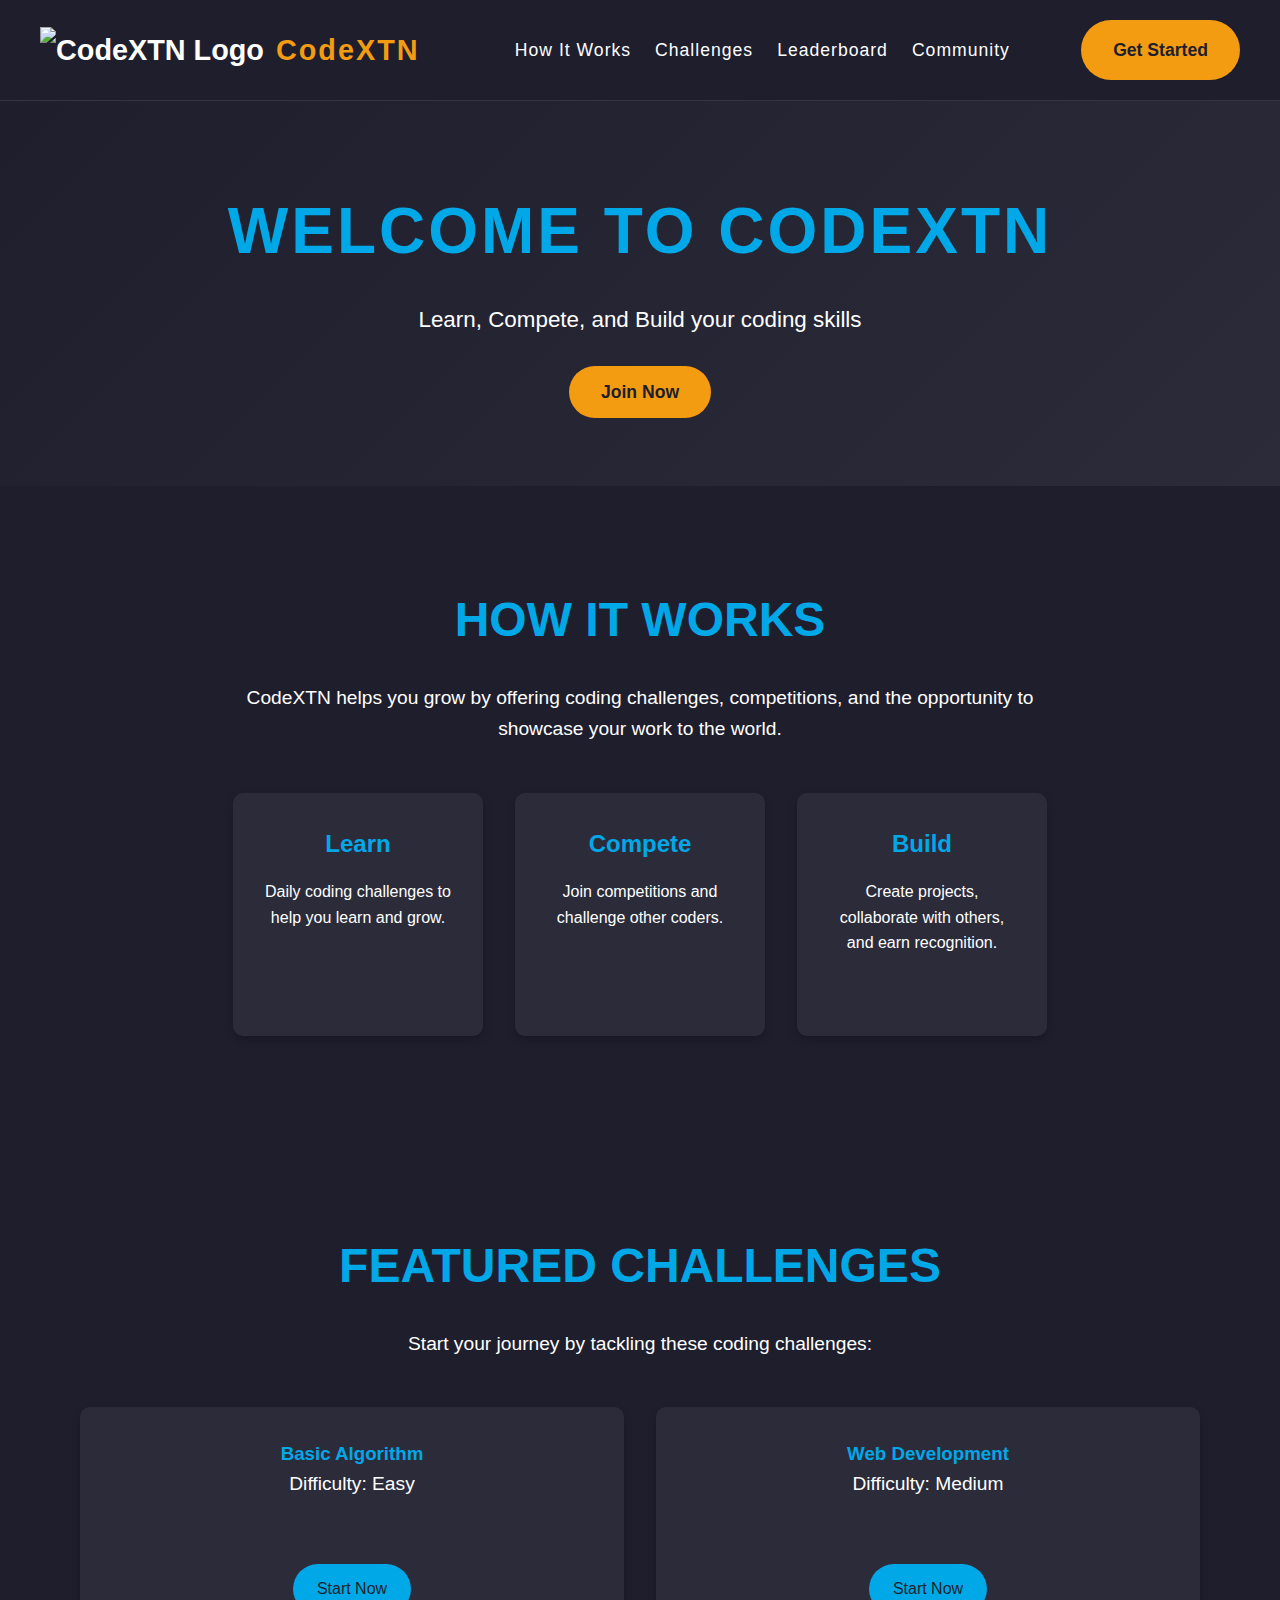
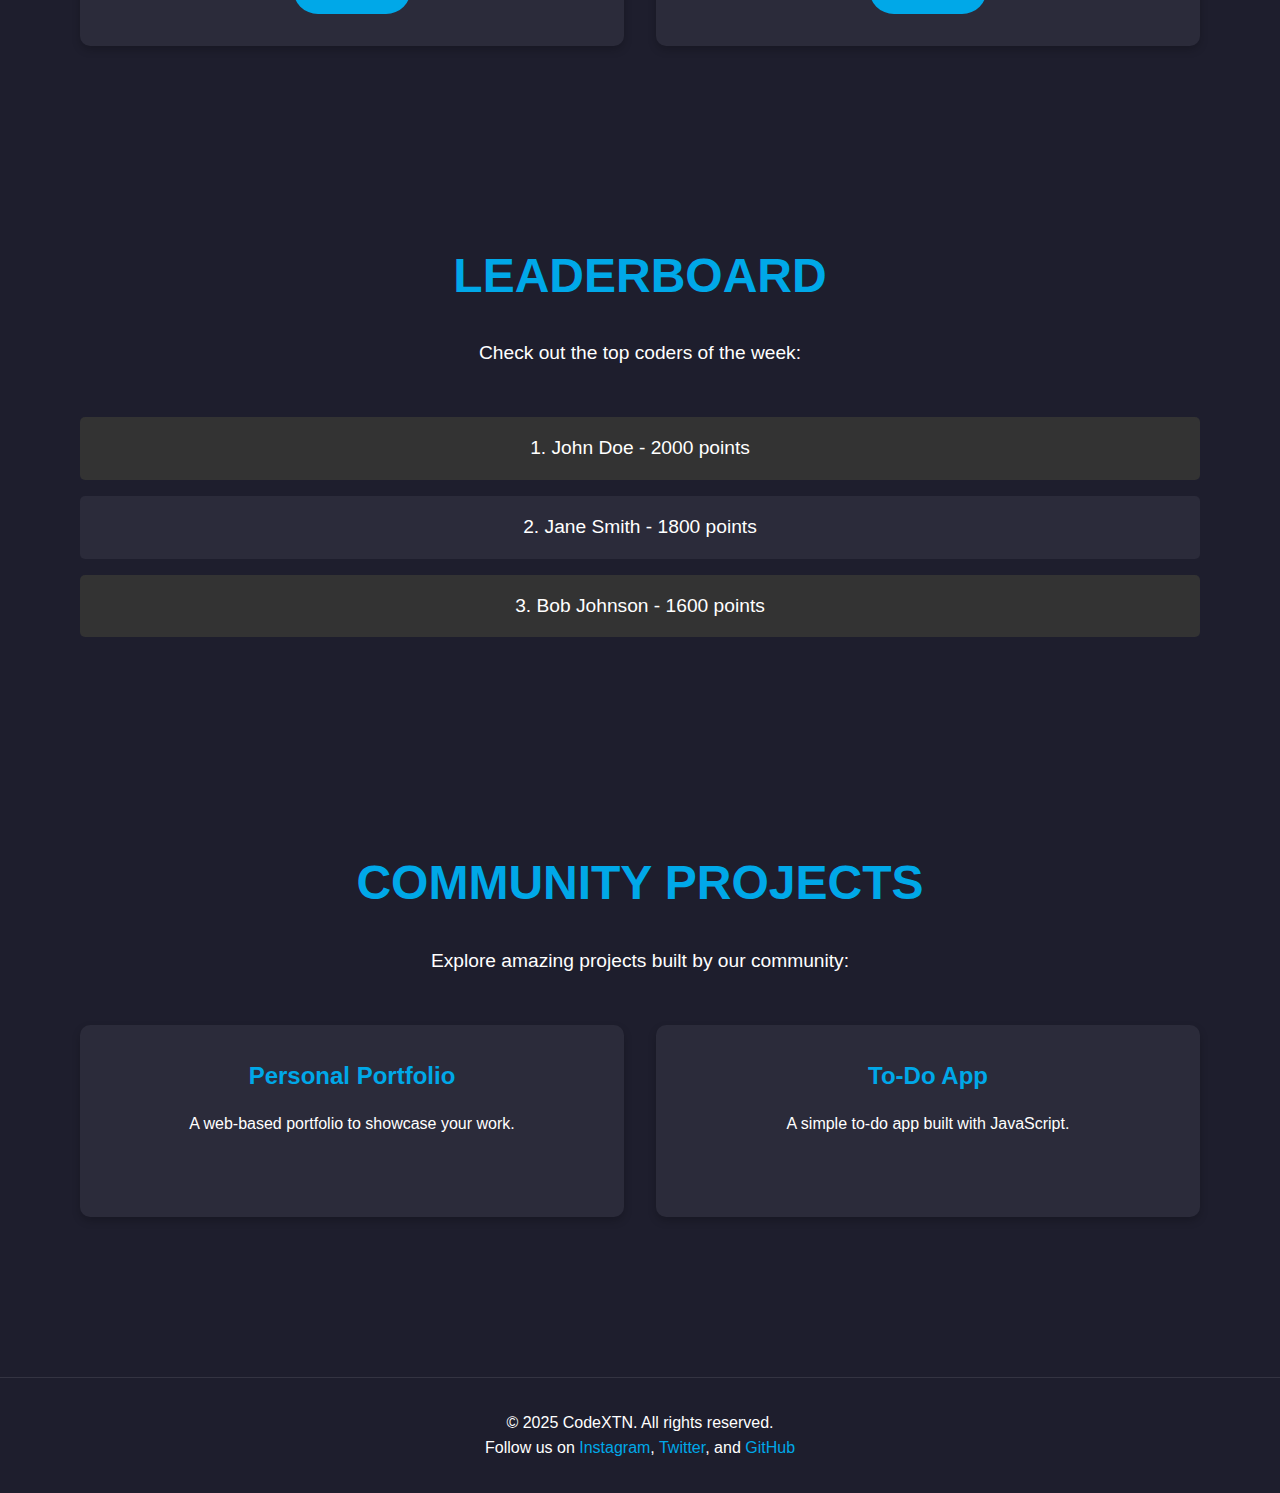
==== index.html @ fc2d0b0a "Add files via upload" ====
<!DOCTYPE html>
<html lang="en">
<head>
  <meta charset="UTF-8">
  <meta name="viewport" content="width=device-width, initial-scale=1.0">
  <title>CodeXTN - Learn, Compete, Build</title>
  <link rel="stylesheet" href="main.css">
  <link rel="stylesheet" href="mobile.css">
</head>
<body>

  <!-- Header Section -->
  <header>
    <div class="header-container">
      <div class="logo">
        <img src="logo-icon.png" alt="CodeXTN Logo" class="logo-icon">
        <span class="logo-text">CodeXTN</span>
      </div>
      <nav>
        <ul>
          <li><a href="#how-it-works">How It Works</a></li>
          <li><a href="#challenges">Challenges</a></li>
          <li><a href="#leaderboard">Leaderboard</a></li>
          <li><a href="#community">Community</a></li>
        </ul>
      </nav>
      <a href="#cta" class="cta-button">Get Started</a>
    </div>
  </header>

  <!-- Hero Section -->
  <section class="hero">
    <h1>Welcome to CodeXTN</h1>
    <p>Learn, Compete, and Build your coding skills</p>
    <a href="#cta" class="cta-button">Join Now</a>
  </section>

  <!-- How it Works Section -->
  <section id="how-it-works" class="section">
    <h2>How it Works</h2>
    <p>CodeXTN helps you grow by offering coding challenges, competitions, and the opportunity to showcase your work to the world.</p>
    <div class="features">
      <div class="feature-item">
        <h3>Learn</h3>
        <p>Daily coding challenges to help you learn and grow.</p>
      </div>
      <div class="feature-item">
        <h3>Compete</h3>
        <p>Join competitions and challenge other coders.</p>
      </div>
      <div class="feature-item">
        <h3>Build</h3>
        <p>Create projects, collaborate with others, and earn recognition.</p>
      </div>
    </div>
  </section>

  <!-- Featured Challenges Section -->
  <section id="challenges" class="section">
    <h2>Featured Challenges</h2>
    <p>Start your journey by tackling these coding challenges:</p>
    <div class="challenge-list">
      <!-- Challenge Item 1 -->
      <div class="challenge-item">
        <h3>Basic Algorithm</h3>
        <p>Difficulty: Easy</p>
        <a href="#">Start Now</a>
      </div>
      <!-- Challenge Item 2 -->
      <div class="challenge-item">
        <h3>Web Development</h3>
        <p>Difficulty: Medium</p>
        <a href="#">Start Now</a>
      </div>
    </div>
  </section>

  <!-- Leaderboard Section -->
  <section id="leaderboard" class="section">
    <h2>Leaderboard</h2>
    <p>Check out the top coders of the week:</p>
    <ul class="leaderboard-list">
      <li>1. John Doe - 2000 points</li>
      <li>2. Jane Smith - 1800 points</li>
      <li>3. Bob Johnson - 1600 points</li>
    </ul>
  </section>

  <!-- Community Section -->
  <section id="community" class="section">
    <h2>Community Projects</h2>
    <p>Explore amazing projects built by our community:</p>
    <div class="community-projects">
      <div class="project-item">
        <h3>Personal Portfolio</h3>
        <p>A web-based portfolio to showcase your work.</p>
      </div>
      <div class="project-item">
        <h3>To-Do App</h3>
        <p>A simple to-do app built with JavaScript.</p>
      </div>
    </div>
  </section>

  <!-- Footer Section -->
  <footer>
    <p>© 2025 CodeXTN. All rights reserved.</p>
    <p>Follow us on <a href="#">Instagram</a>, <a href="#">Twitter</a>, and <a href="#">GitHub</a></p>
  </footer>

</body>
</html>
---- main.css ----
/* main.css */

/* Define CSS Variables for Easy Maintenance */
:root {
    --bg-color: #1E1E2D;         /* Dark Navy */
    --text-color: #FFFFFF;       /* White */
    --accent-blue: #00A8E8;      /* Neon Blue */
    --accent-orange: #F39C12;    /* Bright Orange */
    --hover-orange: #FFA500;     /* Lighter Orange for hover */
    --font-primary: 'Segoe UI', Tahoma, Geneva, Verdana, sans-serif;
    --transition-speed: 0.3s;
  }
  
  /* Global Reset */
  * {
    margin: 0;
    padding: 0;
    box-sizing: border-box;
  }
  
  /* Body Styling */
  body {
    font-family: var(--font-primary);
    background-color: var(--bg-color);
    color: var(--text-color);
    line-height: 1.6;
    overflow-x: hidden;
  }
  
  /* Header (Fixed Navigation Bar) */
  header {
    background-color: var(--bg-color);
    padding: 1.25rem 2.5rem;
    border-bottom: 1px solid rgba(255, 255, 255, 0.1);
    position: fixed;
    width: 100%;
    top: 0;
    left: 0;
    z-index: 1000;
    transition: background-color var(--transition-speed);
  }
  
  .header-container {
    display: flex;
    align-items: center;
    justify-content: space-between;
    max-width: 1200px;
    margin: 0 auto;
  }
  
  .logo {
    display: flex;
    align-items: center;
    font-size: 1.8rem;
    font-weight: 700;
  }
  
  .logo-icon {
    margin-right: 0.75rem;
  }
  
  .logo-text {
    color: var(--accent-orange);
    letter-spacing: 2px;
  }
  
  /* Navigation Links */
  nav ul {
    list-style: none;
    display: flex;
  }
  
  nav li {
    margin-left: 1.5rem;
  }
  
  nav a {
    text-decoration: none;
    color: var(--text-color);
    font-size: 1.1rem;
    font-weight: 500;
    letter-spacing: 1px;
    transition: color var(--transition-speed), transform var(--transition-speed);
  }
  
  nav a:hover {
    color: var(--accent-blue);
    transform: translateY(-3px);
  }
  
  /* Hero Section */
  .hero {
    padding: 100px 2.5rem 5rem 2.5rem;
    text-align: center;
    background: linear-gradient(135deg, var(--bg-color), #2B2B3A);
    background-size: cover;
    background-position: center;
    margin-top: 80px; /* Offset fixed header */
  }
  
  .hero h1 {
    font-size: 4rem;
    margin-bottom: 1.25rem;
    color: var(--accent-blue);
    text-transform: uppercase;
    letter-spacing: 3px;
  }
  
  .hero p {
    font-size: 1.4rem;
    margin-bottom: 2.5rem;
    max-width: 600px;
    margin-left: auto;
    margin-right: auto;
    font-weight: 300;
  }
  
  .cta-button {
    background-color: var(--accent-orange);
    color: var(--bg-color);
    border: none;
    padding: 1rem 2rem;
    font-size: 1.1rem;
    border-radius: 50px;
    cursor: pointer;
    transition: background-color var(--transition-speed), transform var(--transition-speed);
    font-weight: 600;
    text-decoration: none;
  }
  
  .cta-button:hover {
    background-color: var(--hover-orange);
    transform: translateY(-3px);
  }
  
  /* Section Common Styling */
  .section {
    padding: 6rem 2.5rem;
    text-align: center;
    max-width: 1200px;
    margin: 0 auto;
  }
  
  .section h2 {
    font-size: 3rem;
    margin-bottom: 1.5rem;
    color: var(--accent-blue);
    text-transform: uppercase;
  }
  
  .section p {
    font-size: 1.2rem;
    margin-bottom: 3rem;
    max-width: 800px;
    margin-left: auto;
    margin-right: auto;
    font-weight: 300;
  }
  
  /* Features (How It Works) */
  .features {
    display: flex;
    justify-content: center;
    gap: 2rem;
    margin-top: 2rem;
  }
  
  .feature-item {
    background-color: #2B2B3A;
    padding: 2rem;
    border-radius: 10px;
    box-shadow: 0 4px 8px rgba(0, 0, 0, 0.2);
    width: 250px;
    text-align: center;
    transition: transform var(--transition-speed);
  }
  
  .feature-item h3 {
    font-size: 1.5rem;
    color: var(--accent-blue);
    margin-bottom: 1rem;
  }
  
  .feature-item p {
    font-size: 1rem;
    color: var(--text-color);
  }
  
  .feature-item:hover {
    transform: translateY(-5px);
  }
  
  /* Featured Challenges Section */
  .challenge-list {
    display: grid;
    grid-template-columns: repeat(auto-fit, minmax(250px, 1fr));
    gap: 2rem;
    margin-top: 2rem;
  }
  
  .challenge-item {
    background-color: #2B2B3A;
    padding: 2rem;
    border-radius: 10px;
    box-shadow: 0 4px 8px rgba(0, 0, 0, 0.2);
    text-align: center;
  }
  
  .challenge-item h3 {
    color: var(--accent-blue);
  }
  
  .challenge-item a {
    display: inline-block;
    margin-top: 1rem;
    padding: 0.75rem 1.5rem;
    background-color: var(--accent-blue);
    color: var(--bg-color);
    border-radius: 25px;
    text-decoration: none;
    transition: background-color var(--transition-speed);
  }
  
  .challenge-item a:hover {
    background-color: var(--hover-orange);
  }
  
  /* Leaderboard Section */
  .leaderboard-list {
    list-style: none;
    padding: 0;
    margin-top: 2rem;
  }
  
  .leaderboard-list li {
    background-color: #2B2B3A;
    padding: 1rem;
    border-radius: 5px;
    margin-bottom: 1rem;
    font-size: 1.2rem;
  }
  
  .leaderboard-list li:nth-child(odd) {
    background-color: #333;
  }
  
  /* Community Projects Section */
  .community-projects {
    display: grid;
    grid-template-columns: repeat(auto-fit, minmax(300px, 1fr));
    gap: 2rem;
    margin-top: 2rem;
  }
  
  .project-item {
    background-color: #2B2B3A;
    padding: 2rem;
    border-radius: 10px;
    box-shadow: 0 4px 8px rgba(0, 0, 0, 0.2);
    text-align: center;
  }
  
  .project-item h3 {
    color: var(--accent-blue);
    font-size: 1.5rem;
    margin-bottom: 1rem;
  }
  
  .project-item p {
    color: var(--text-color);
    font-size: 1rem;
  }
  
  /* Footer Styling */
  footer {
    background-color: var(--bg-color);
    padding: 2rem 2.5rem;
    text-align: center;
    border-top: 1px solid rgba(255, 255, 255, 0.1);
    margin-top: 4rem;
  }
  
  footer p {
    font-size: 1rem;
  }
  
  footer a {
    text-decoration: none;
    color: var(--accent-blue);
  }
  
  /* Simple Fade In Animation */
  @keyframes fadeInUp {
    from {
      opacity: 0;
      transform: translateY(20px);
    }
    to {
      opacity: 1;
      transform: translateY(0);
    }
  }
  
  .hero h1, .hero p, .cta-button, .section {
    animation: fadeInUp 0.8s ease-out;
  }
---- mobile.css ----
/* mobile.css */

/* Mobile Specific Adjustments */
@media (max-width: 768px) {
    header {
      padding: 1rem 1.5rem;
    }
  
    .header-container {
      flex-direction: column;
      align-items: center;
    }
  
    nav ul {
      flex-direction: column;
      margin-top: 1rem;
    }
  
    nav li {
      margin: 0.5rem 0;
    }
  
    .hero {
      padding: 4rem 1.5rem;
      margin-top: 70px; /* Adjust header height offset */
    }
  
    .hero h1 {
      font-size: 2.5rem;
    }
  
    .hero p {
      font-size: 1.1rem;
    }
  
    .section {
      padding: 3rem 1.5rem;
    }
  
    .section h2 {
      font-size: 2.5rem;
    }
  
    .section p {
      font-size: 1rem;
    }
  
    .features {
      flex-direction: column;
      align-items: center;
    }
  
    .challenge-list, .community-projects {
      grid-template-columns: 1fr;
    }
  }
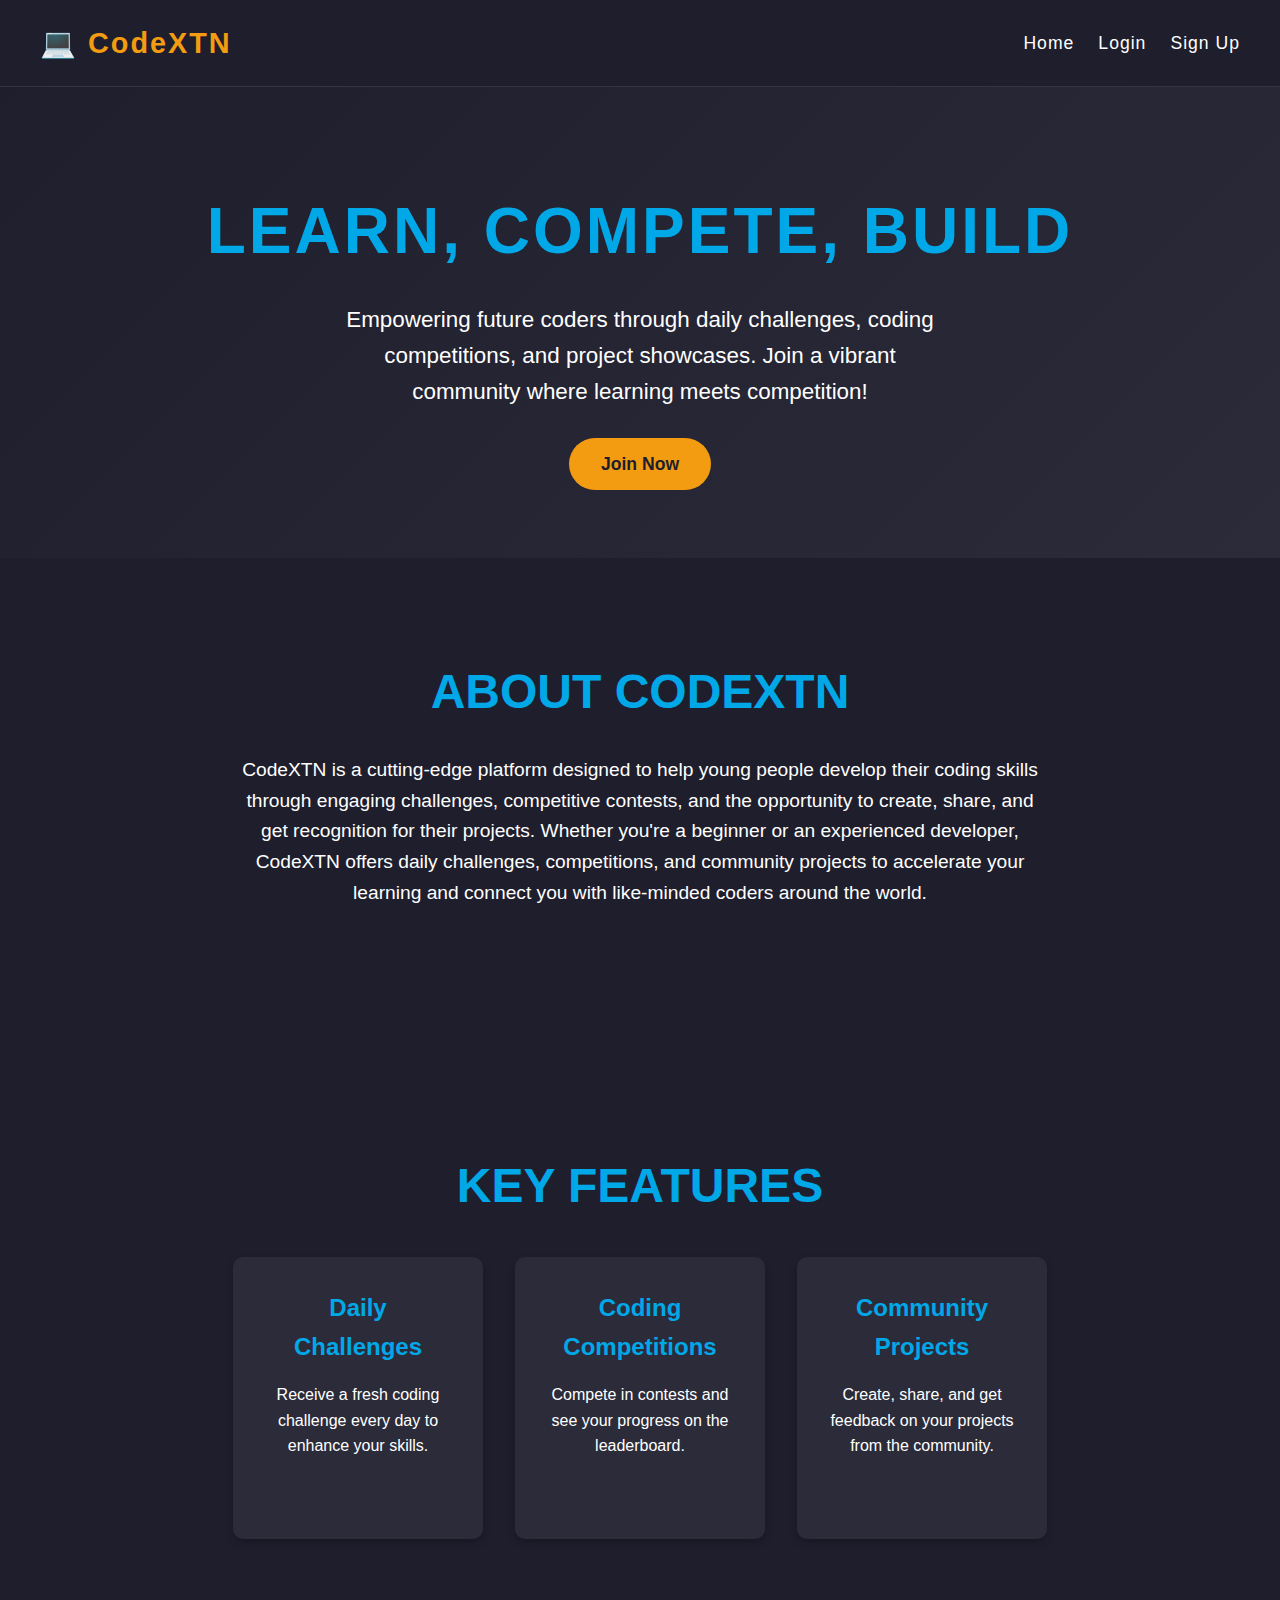
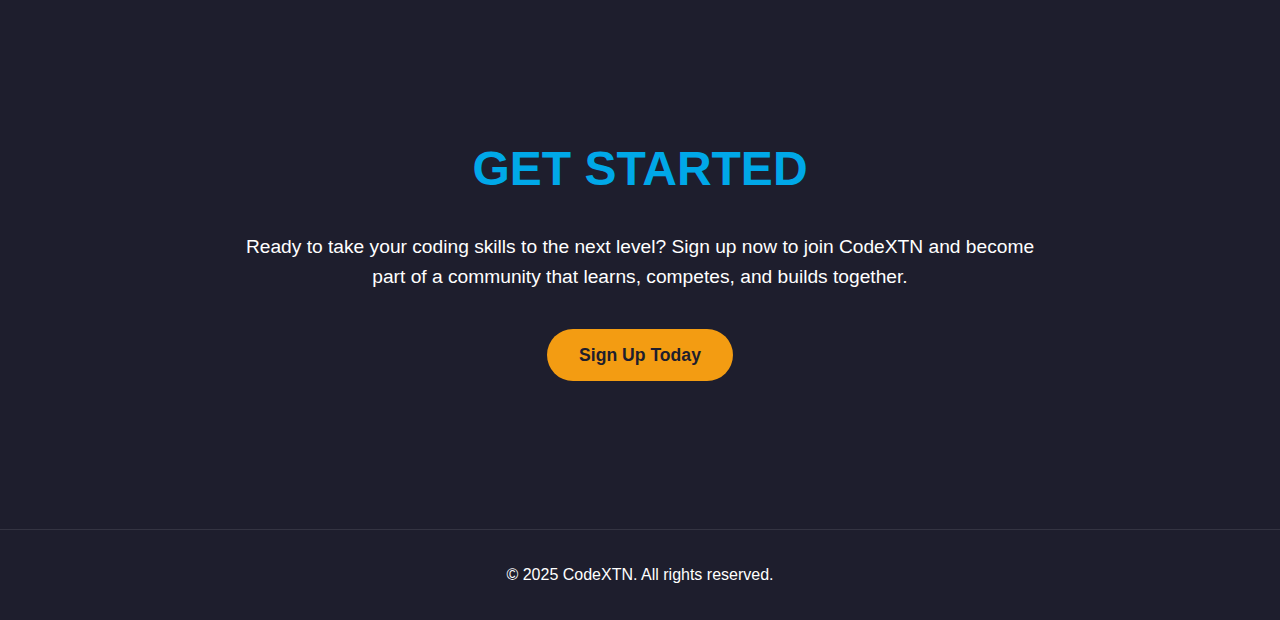
==== commit 3783672a: "Add files via upload" ====
--- a/index.html
+++ b/index.html
@@ -1,112 +1,79 @@
 <!DOCTYPE html>
 <html lang="en">
 <head>
-  <meta charset="UTF-8">
-  <meta name="viewport" content="width=device-width, initial-scale=1.0">
+  <meta charset="UTF-8" />
+  <meta name="viewport" content="width=device-width, initial-scale=1.0" />
   <title>CodeXTN - Learn, Compete, Build</title>
-  <link rel="stylesheet" href="main.css">
-  <link rel="stylesheet" href="mobile.css">
+  <link rel="stylesheet" href="main.css" />
 </head>
 <body>
-
-  <!-- Header Section -->
+  <!-- Header / Navigation -->
   <header>
     <div class="header-container">
       <div class="logo">
-        <img src="logo-icon.png" alt="CodeXTN Logo" class="logo-icon">
+        <span class="logo-icon">💻</span>
         <span class="logo-text">CodeXTN</span>
       </div>
       <nav>
         <ul>
-          <li><a href="#how-it-works">How It Works</a></li>
-          <li><a href="#challenges">Challenges</a></li>
-          <li><a href="#leaderboard">Leaderboard</a></li>
-          <li><a href="#community">Community</a></li>
+          <li><a href="index.html">Home</a></li>
+          <li><a href="login.html">Login</a></li>
+          <li><a href="signup.html">Sign Up</a></li>
         </ul>
       </nav>
-      <a href="#cta" class="cta-button">Get Started</a>
     </div>
   </header>
 
   <!-- Hero Section -->
   <section class="hero">
-    <h1>Welcome to CodeXTN</h1>
-    <p>Learn, Compete, and Build your coding skills</p>
-    <a href="#cta" class="cta-button">Join Now</a>
+    <h1>Learn, Compete, Build</h1>
+    <p>
+      Empowering future coders through daily challenges, coding competitions, and project showcases.
+      Join a vibrant community where learning meets competition!
+    </p>
+    <a href="signup.html" class="cta-button">Join Now</a>
   </section>
 
-  <!-- How it Works Section -->
-  <section id="how-it-works" class="section">
-    <h2>How it Works</h2>
-    <p>CodeXTN helps you grow by offering coding challenges, competitions, and the opportunity to showcase your work to the world.</p>
+  <!-- About Section -->
+  <section class="section">
+    <h2>About CodeXTN</h2>
+    <p>
+      CodeXTN is a cutting-edge platform designed to help young people develop their coding skills through engaging challenges, competitive contests, and the opportunity to create, share, and get recognition for their projects.
+      Whether you're a beginner or an experienced developer, CodeXTN offers daily challenges, competitions, and community projects to accelerate your learning and connect you with like-minded coders around the world.
+    </p>
+  </section>
+
+  <!-- Features Section -->
+  <section class="section">
+    <h2>Key Features</h2>
     <div class="features">
       <div class="feature-item">
-        <h3>Learn</h3>
-        <p>Daily coding challenges to help you learn and grow.</p>
+        <h3>Daily Challenges</h3>
+        <p>Receive a fresh coding challenge every day to enhance your skills.</p>
       </div>
       <div class="feature-item">
-        <h3>Compete</h3>
-        <p>Join competitions and challenge other coders.</p>
+        <h3>Coding Competitions</h3>
+        <p>Compete in contests and see your progress on the leaderboard.</p>
       </div>
       <div class="feature-item">
-        <h3>Build</h3>
-        <p>Create projects, collaborate with others, and earn recognition.</p>
+        <h3>Community Projects</h3>
+        <p>Create, share, and get feedback on your projects from the community.</p>
       </div>
     </div>
   </section>
 
-  <!-- Featured Challenges Section -->
-  <section id="challenges" class="section">
-    <h2>Featured Challenges</h2>
-    <p>Start your journey by tackling these coding challenges:</p>
-    <div class="challenge-list">
-      <!-- Challenge Item 1 -->
-      <div class="challenge-item">
-        <h3>Basic Algorithm</h3>
-        <p>Difficulty: Easy</p>
-        <a href="#">Start Now</a>
-      </div>
-      <!-- Challenge Item 2 -->
-      <div class="challenge-item">
-        <h3>Web Development</h3>
-        <p>Difficulty: Medium</p>
-        <a href="#">Start Now</a>
-      </div>
-    </div>
+  <!-- Get Started Section -->
+  <section class="section">
+    <h2>Get Started</h2>
+    <p>
+      Ready to take your coding skills to the next level? Sign up now to join CodeXTN and become part of a community that learns, competes, and builds together.
+    </p>
+    <a href="signup.html" class="cta-button">Sign Up Today</a>
   </section>
 
-  <!-- Leaderboard Section -->
-  <section id="leaderboard" class="section">
-    <h2>Leaderboard</h2>
-    <p>Check out the top coders of the week:</p>
-    <ul class="leaderboard-list">
-      <li>1. John Doe - 2000 points</li>
-      <li>2. Jane Smith - 1800 points</li>
-      <li>3. Bob Johnson - 1600 points</li>
-    </ul>
-  </section>
-
-  <!-- Community Section -->
-  <section id="community" class="section">
-    <h2>Community Projects</h2>
-    <p>Explore amazing projects built by our community:</p>
-    <div class="community-projects">
-      <div class="project-item">
-        <h3>Personal Portfolio</h3>
-        <p>A web-based portfolio to showcase your work.</p>
-      </div>
-      <div class="project-item">
-        <h3>To-Do App</h3>
-        <p>A simple to-do app built with JavaScript.</p>
-      </div>
-    </div>
-  </section>
-
-  <!-- Footer Section -->
+  <!-- Footer -->
   <footer>
-    <p>© 2025 CodeXTN. All rights reserved.</p>
-    <p>Follow us on <a href="#">Instagram</a>, <a href="#">Twitter</a>, and <a href="#">GitHub</a></p>
+    <p>&copy; 2025 CodeXTN. All rights reserved.</p>
   </footer>
-
 </body>
 </html>
--- a/main.css
+++ b/main.css
@@ -303,5 +303,4 @@
   
   .hero h1, .hero p, .cta-button, .section {
     animation: fadeInUp 0.8s ease-out;
-  }
-  +  }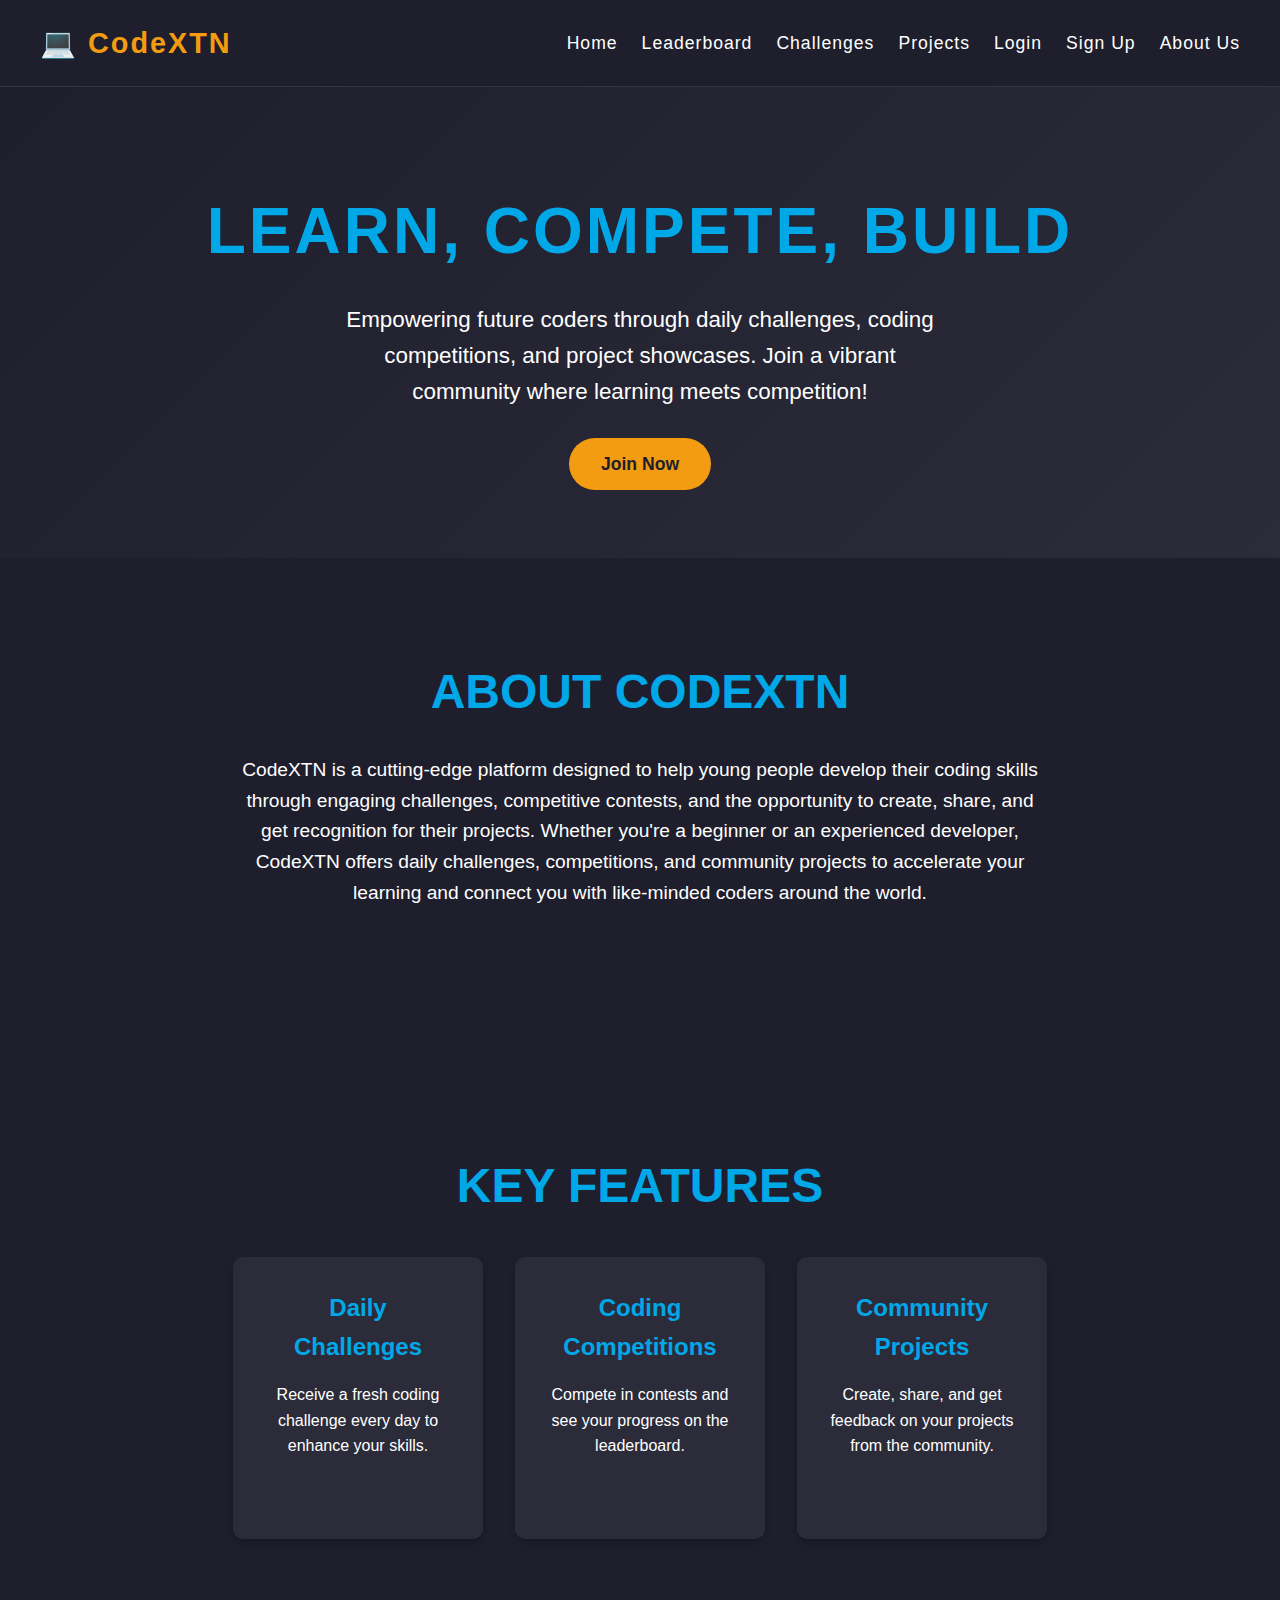
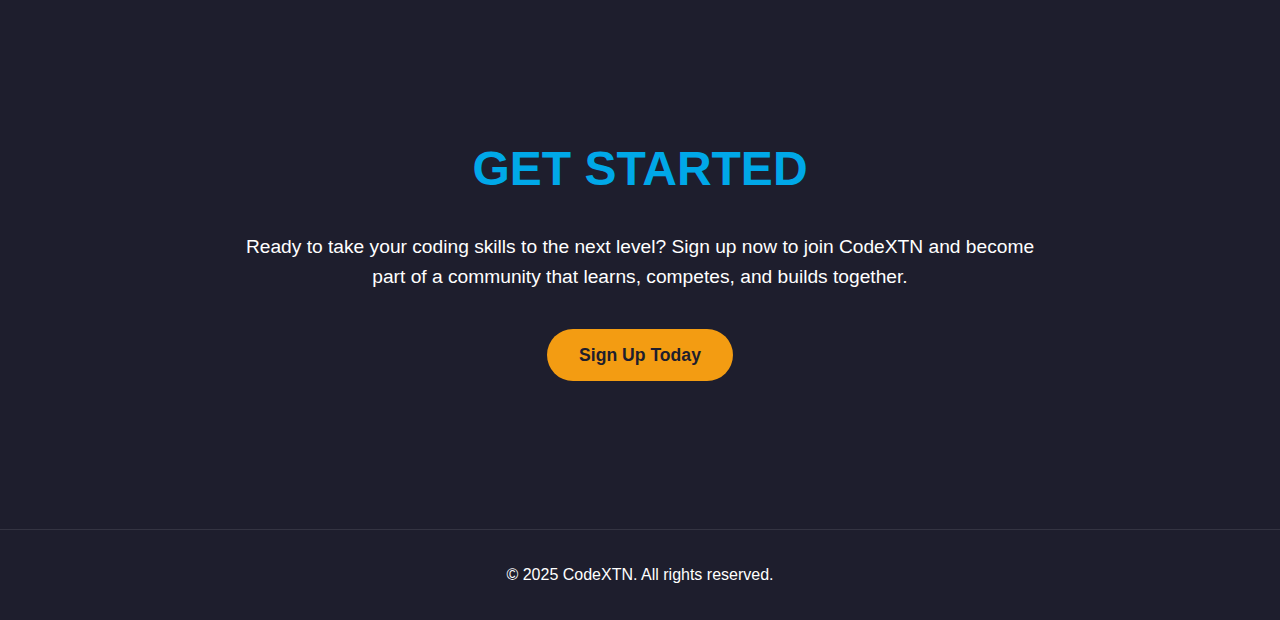
==== commit f1a38098: "Add files via upload" ====
--- a/index.html
+++ b/index.html
@@ -7,7 +7,6 @@
   <link rel="stylesheet" href="main.css" />
 </head>
 <body>
-  <!-- Header / Navigation -->
   <header>
     <div class="header-container">
       <div class="logo">
@@ -17,14 +16,17 @@
       <nav>
         <ul>
           <li><a href="index.html">Home</a></li>
+          <li><a href="leader.html">Leaderboard</a></li>
+          <li><a href="login.html">Challenges</a></li>
+          <li><a href="login.html">Projects</a></li>
           <li><a href="login.html">Login</a></li>
           <li><a href="signup.html">Sign Up</a></li>
+          <li><a href="about.html">About Us</a></li>
         </ul>
       </nav>
     </div>
   </header>
 
-  <!-- Hero Section -->
   <section class="hero">
     <h1>Learn, Compete, Build</h1>
     <p>
@@ -34,7 +36,6 @@
     <a href="signup.html" class="cta-button">Join Now</a>
   </section>
 
-  <!-- About Section -->
   <section class="section">
     <h2>About CodeXTN</h2>
     <p>
@@ -43,7 +44,6 @@
     </p>
   </section>
 
-  <!-- Features Section -->
   <section class="section">
     <h2>Key Features</h2>
     <div class="features">
@@ -62,7 +62,6 @@
     </div>
   </section>
 
-  <!-- Get Started Section -->
   <section class="section">
     <h2>Get Started</h2>
     <p>
@@ -71,7 +70,6 @@
     <a href="signup.html" class="cta-button">Sign Up Today</a>
   </section>
 
-  <!-- Footer -->
   <footer>
     <p>&copy; 2025 CodeXTN. All rights reserved.</p>
   </footer>
--- a/main.css
+++ b/main.css
@@ -303,4 +303,24 @@
   
   .hero h1, .hero p, .cta-button, .section {
     animation: fadeInUp 0.8s ease-out;
-  }+  }
+  /* In a separate CSS file or within <style> tags */
+#ads {
+    margin-top: 20px;
+    padding: 10px;
+    background-color: #f7f7f7;
+    border: 1px solid #ddd;
+}
+
+#ad {
+    margin-bottom: 15px;
+    padding: 10px;
+    background-color: #fff;
+    border: 1px solid #ccc;
+    box-shadow: 0 2px 5px rgba(0, 0, 0, 0.1);
+}
+
+#ad p {
+    margin: 0;
+    font-weight: bold;
+}
